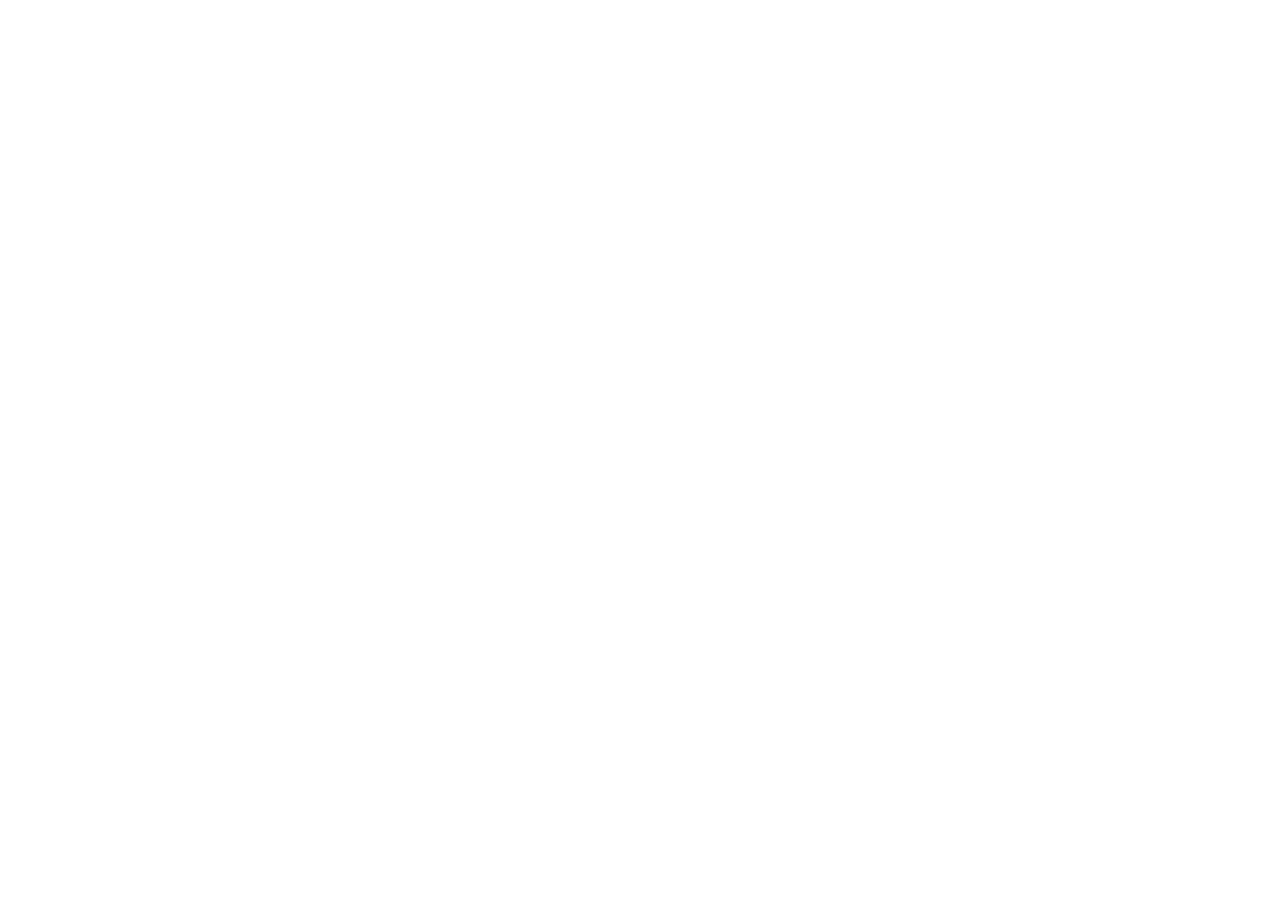
==== index.html @ bc8904b6 "first commit" ====
<!DOCTYPE html>
<html lang="ko">
  <head>
    <meta charset="UTF-8" />
    <meta http-equiv="X-UA-Compatible" content="IE=edge" />
    <meta name="viewport" content="width=device-width, initial-scale=1.0" />
    <title>Sam"s shoes</title>
  </head>
  <body></body>
</html>
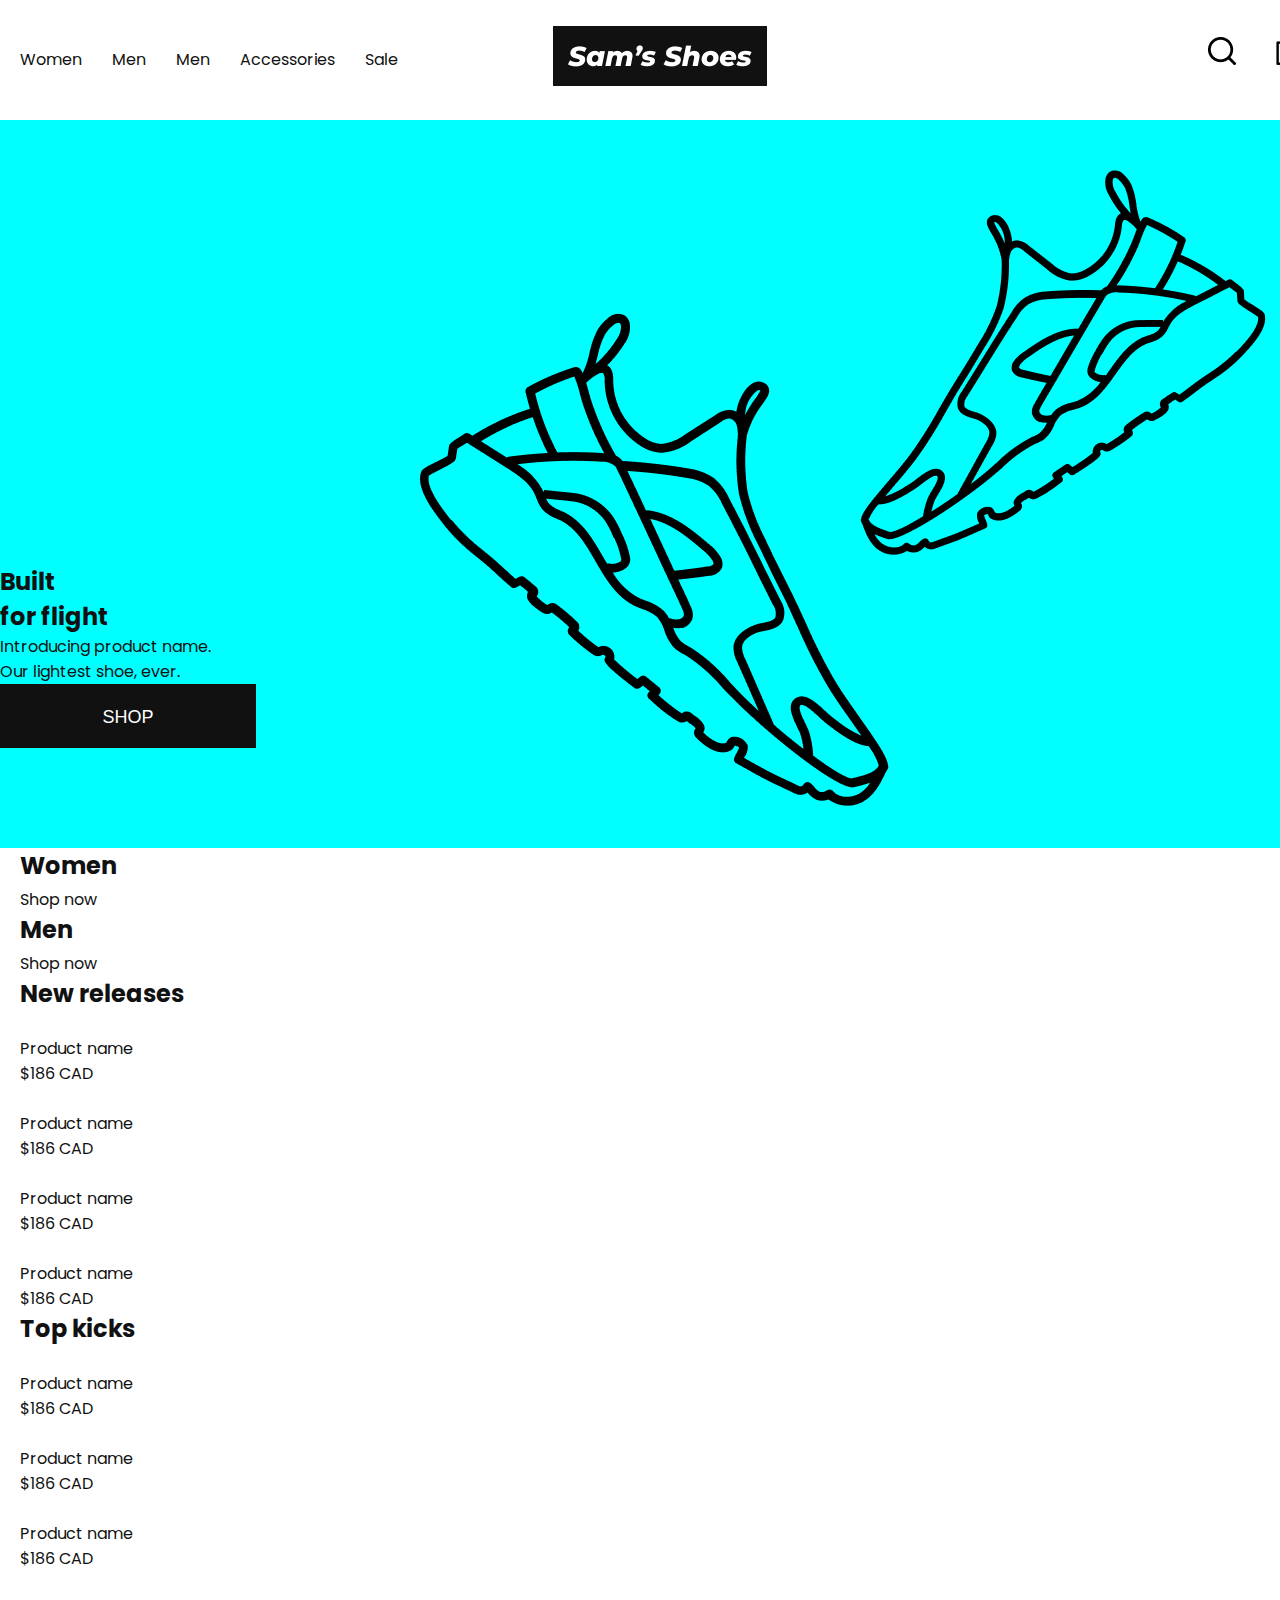
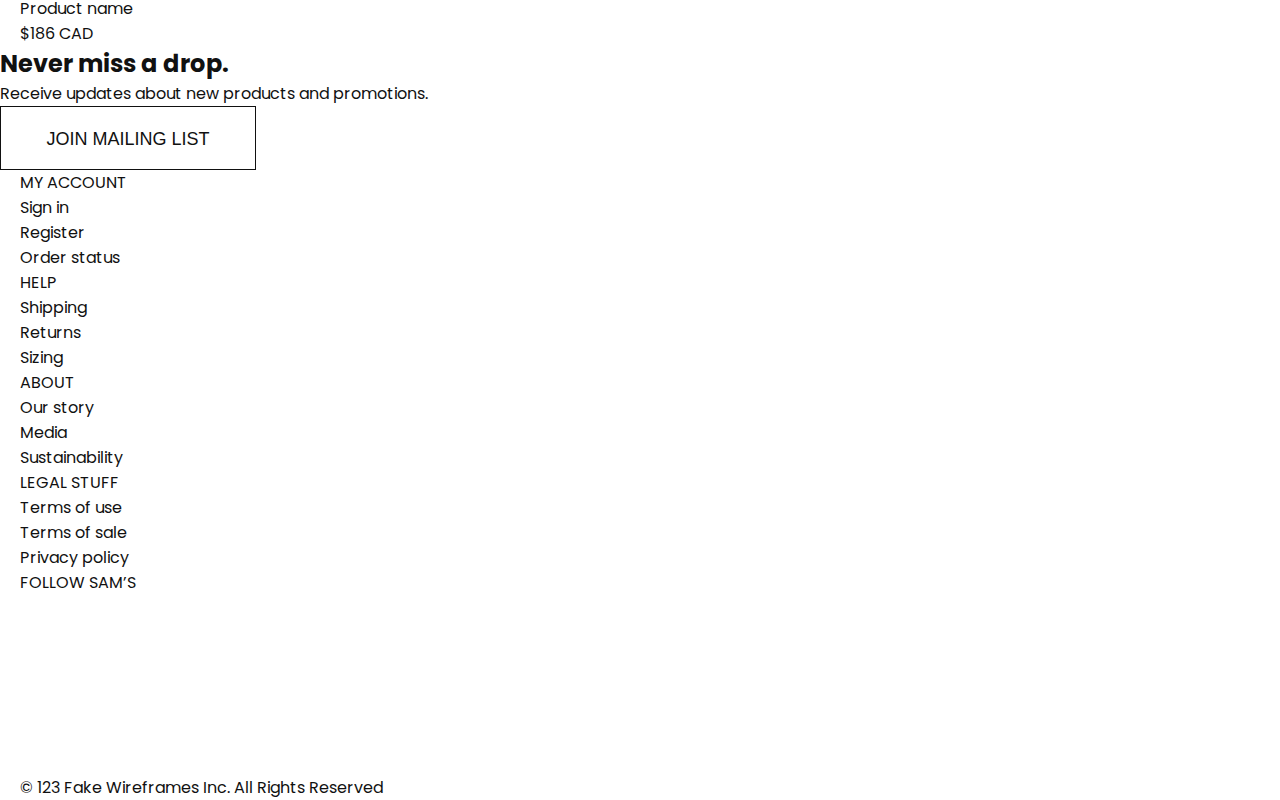
==== commit 32846202: "shoes" ====
--- a/index.html
+++ b/index.html
@@ -3,8 +3,200 @@
   <head>
     <meta charset="UTF-8" />
     <meta http-equiv="X-UA-Compatible" content="IE=edge" />
-    <meta name="viewport" content="width=device-width, initial-scale=1.0" />
-    <title>Sam"s shoes</title>
+    <meta name="viewport" content="width=S, initial-scale=1.0" />
+    <title>Sam's shoes</title>
+    <link rel="stylesheet" href="/css/main.css" />
   </head>
-  <body></body>
+  <body>
+    <div class="container">
+      <div class="header">
+        <div class="inner">
+          <a href="#x" class="logo">
+            <img src="/images/logo.png" alt="" />
+          </a>
+          <ul class="nav">
+            <li><a href="#x">Women</a></li>
+            <li><a href="#x">Men</a></li>
+            <li><a href="#x">Men</a></li>
+            <li><a href="#x">Accessories</a></li>
+            <li><a href="#x">Sale</a></li>
+          </ul>
+          <ul class="top_menu">
+            <li>
+              <a href="#x"><img src="/images/search icon.png" alt="" /></a>
+            </li>
+            <li>
+              <a href="#x"><img src="/images/cart icon.png" alt="" /></a>
+            </li>
+          </ul>
+        </div>
+      </div>
+
+      <div class="hero">
+        <div class="slide">
+          <div class="text_box">
+            <h2>Built<br />for flight</h2>
+            <p>Introducing product name.<br />Our lightest shoe, ever.</p>
+            <button class="btn btn_dark">SHOP</button>
+          </div>
+        </div>
+      </div>
+
+      <div class="banner inner">
+        <ul>
+          <li class="left">
+            <h2>Women</h2>
+            <a href="#x">
+              <span>Shop now</span>
+              <img src="/images/arrow.png" alt="" />
+            </a>
+          </li>
+          <li class="right">
+            <h2>Men</h2>
+            <a href="#x">
+              <span>Shop now</span>
+              <img src="/images/arrow.png" alt="" />
+            </a>
+          </li>
+        </ul>
+      </div>
+
+      <div class="product inner">
+        <h2>New releases</h2>
+        <ul>
+          <li>
+            <img src="" alt="" />
+            <div class="detail">
+              <p class="name">Product name</p>
+              <p class="price">$186 CAD</p>
+            </div>
+          </li>
+          <li>
+            <img src="" alt="" />
+            <div class="detail">
+              <p class="name">Product name</p>
+              <p class="price">$186 CAD</p>
+            </div>
+          </li>
+          <li>
+            <img src="" alt="" />
+            <div class="detail">
+              <p class="name">Product name</p>
+              <p class="price">$186 CAD</p>
+            </div>
+          </li>
+          <li>
+            <img src="" alt="" />
+            <div class="detail">
+              <p class="name">Product name</p>
+              <p class="price">$186 CAD</p>
+            </div>
+          </li>
+        </ul>
+      </div>
+
+      <div class="product inner">
+        <h2>Top kicks</h2>
+        <ul>
+          <li>
+            <img src="" alt="" />
+            <div class="detail">
+              <p class="name">Product name</p>
+              <p class="price">$186 CAD</p>
+            </div>
+          </li>
+          <li>
+            <img src="" alt="" />
+            <div class="detail">
+              <p class="name">Product name</p>
+              <p class="price">$186 CAD</p>
+            </div>
+          </li>
+          <li>
+            <img src="" alt="" />
+            <div class="detail">
+              <p class="name">Product name</p>
+              <p class="price">$186 CAD</p>
+            </div>
+          </li>
+          <li>
+            <img src="" alt="" />
+            <div class="detail">
+              <p class="name">Product name</p>
+              <p class="price">$186 CAD</p>
+            </div>
+          </li>
+        </ul>
+      </div>
+
+      <div class="mailing">
+        <div class="text_box">
+          <h2>Never miss a drop.</h2>
+          <p>Receive updates about new products and promotions.</p>
+          <button class="btn">JOIN MAILING LIST</button>
+        </div>
+      </div>
+
+      <div class="footer">
+        <div class="inner">
+          <div class="menu">
+            <ul class="footer_menu">
+              <li>
+                <a href="#x">MY ACCOUNT</a>
+                <ul>
+                  <li><a href="#x">Sign in</a></li>
+                  <li><a href="#x">Register</a></li>
+                  <li><a href="#x">Order status</a></li>
+                </ul>
+              </li>
+              <li>
+                <a href="#x">HELP</a>
+                <ul>
+                  <li><a href="#x">Shipping</a></li>
+                  <li><a href="#x">Returns</a></li>
+                  <li><a href="#x">Sizing</a></li>
+                </ul>
+              </li>
+              <li>
+                <a href="#x">ABOUT</a>
+                <ul>
+                  <li><a href="#x">Our story</a></li>
+                  <li><a href="#x">Media</a></li>
+                  <li><a href="#x">Sustainability</a></li>
+                </ul>
+              </li>
+              <li>
+                <a href="#x">LEGAL STUFF</a>
+                <ul>
+                  <li><a href="#x">Terms of use</a></li>
+                  <li><a href="#x">Terms of sale</a></li>
+                  <li><a href="#x">Privacy policy</a></li>
+                </ul>
+              </li>
+            </ul>
+            <div class="footer_sns">
+              <p>FOLLOW SAM’S</p>
+              <ul>
+                <li>
+                  <a href="#x"><img src="/images/Facebook.png" alt="" /></a>
+                </li>
+                <li>
+                  <a href="#x"><img src="/images/Instagram.png" alt="" /></a>
+                </li>
+                <li>
+                  <a href="#x"><img src="/images/Twitter.png" alt="" /></a>
+                </li>
+                <li>
+                  <a href="#x"><img src="/images/LinkedIN.png" alt="" /></a>
+                </li>
+              </ul>
+            </div>
+          </div>
+          <div class="copyright">
+            <p>© 123 Fake Wireframes Inc. All Rights Reserved</p>
+          </div>
+        </div>
+      </div>
+    </div>
+  </body>
 </html>
--- a/css/main.css
+++ b/css/main.css
@@ -0,0 +1,109 @@
+/* width : 1320px */
+/* 양쪽 패딩 : 20px */
+/* 실제 컨텐츠 넓이 : 1280px */
+
+@import url("https://fonts.googleapis.com/css2?family=Montserrat:wght@600;800&family=Poppins:wght@400;500;600&display=swap");
+
+* {
+  box-sizing: border-box;
+  margin: 0;
+  padding: 0;
+}
+
+ul {
+  list-style: none;
+}
+
+a {
+  text-decoration: none;
+  color: inherit;
+}
+
+.btn {
+  width: 256px;
+  height: 64px;
+  border: 1px solid #111;
+  background-color: #fff;
+  color: #111;
+  text-align: center;
+  line-height: 64px;
+  font-size: 18px;
+}
+
+.btn_dark {
+  background-color: #111;
+  color: #fff;
+}
+
+body {
+  font-family: "Poppins", sans-serif;
+  /* font-family: 'Montserrat', sans-serif; */
+  font-size: 16px;
+  color: #111;
+}
+
+.container {
+}
+
+.inner {
+  width: 1320px;
+  padding: 0 20px;
+  margin: 0 auto;
+}
+
+.header {
+  height: 120px;
+}
+
+.header .inner {
+  position: relative;
+  display: flex;
+  justify-content: space-between;
+}
+
+.header li a {
+  height: 120px;
+  display: inline-block;
+  line-height: 120px;
+}
+
+.nav {
+  display: flex;
+}
+
+.nav li a {
+  margin-right: 30px;
+}
+
+.top_menu {
+  display: flex;
+}
+
+.top_menu li a {
+  margin-left: 40px;
+}
+
+.logo {
+  position: absolute;
+  top: 50%;
+  left: 50%;
+  transform: translate(-50%, -50%);
+}
+
+/* hero */
+.slide {
+  position: relative;
+  width: 1280px;
+  height: 728px;
+  margin: 0 auto;
+  background-color: aqua;
+  background-image: url("/images/main\ visual_img.png");
+  background-repeat: no-repeat;
+  background-position: center right;
+}
+
+.slide .text_box {
+  position: absolute;
+  bottom: 100px;
+  left: 0;
+}
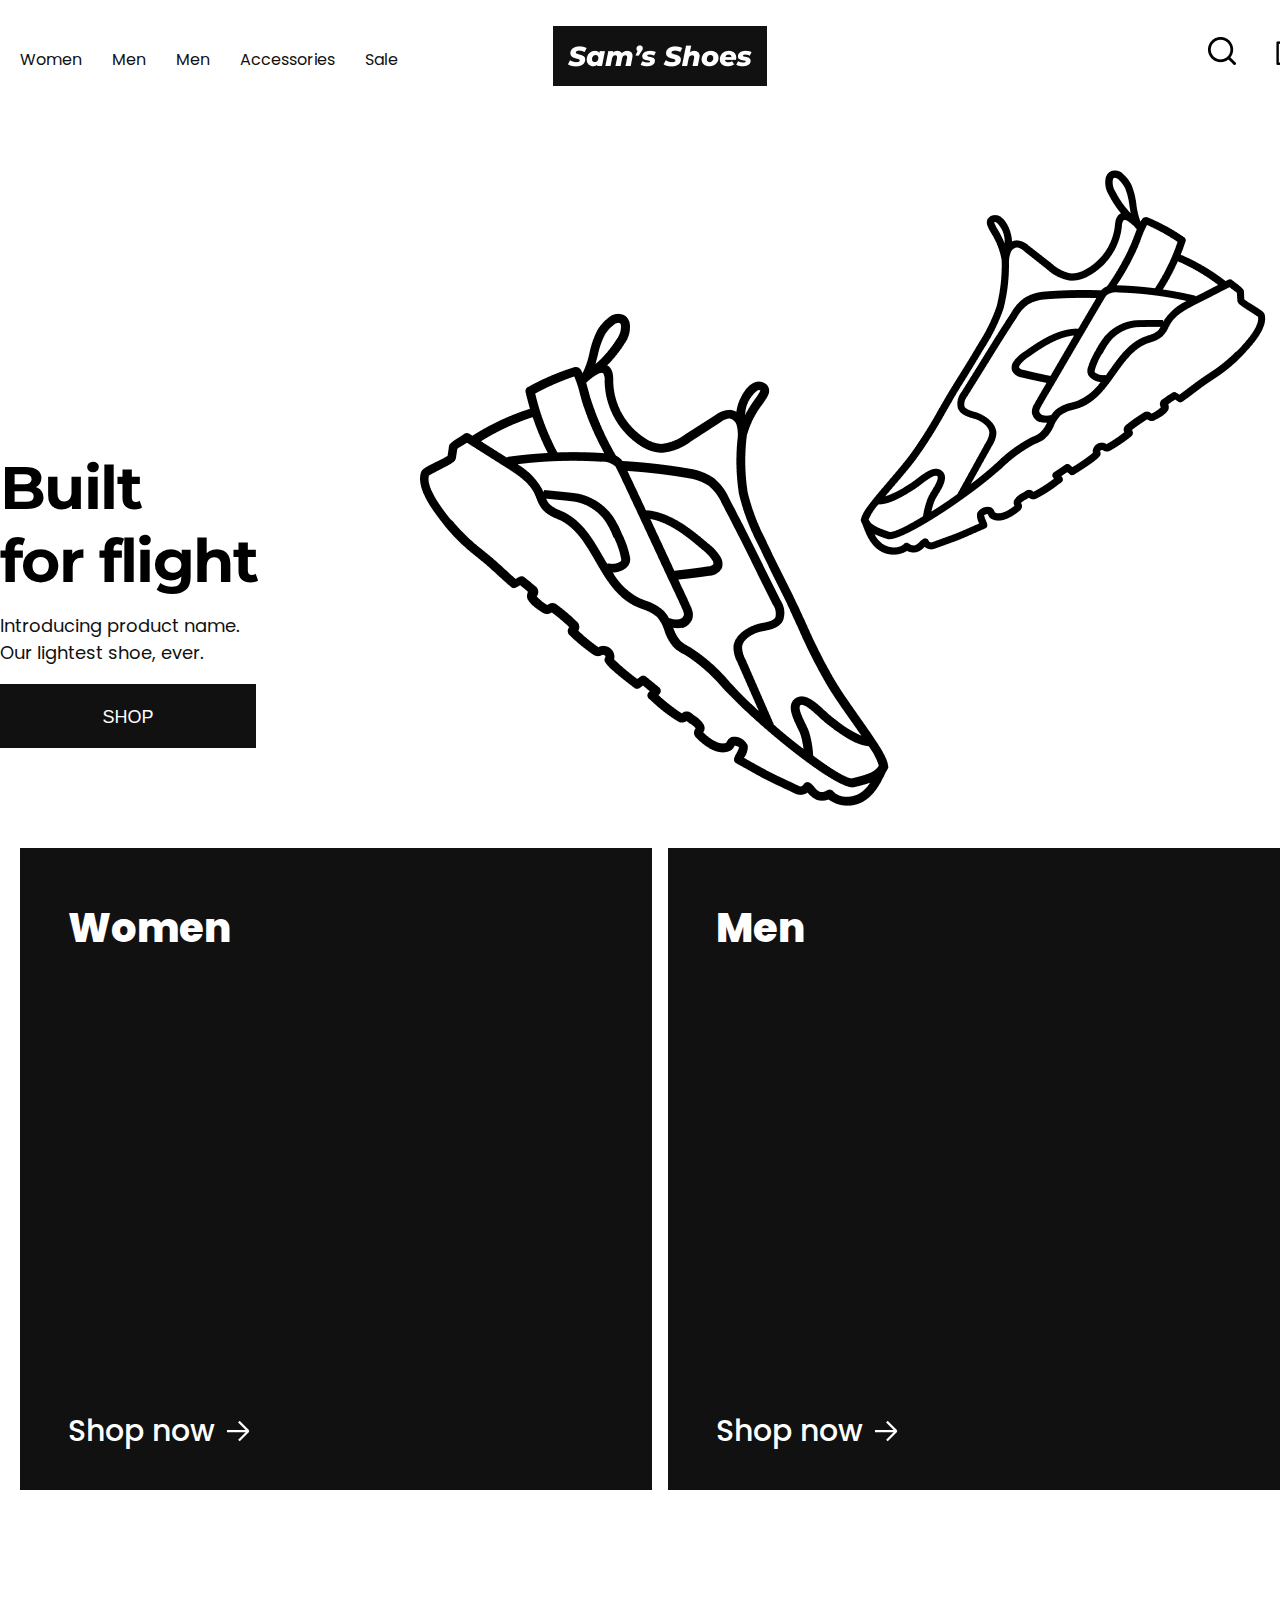
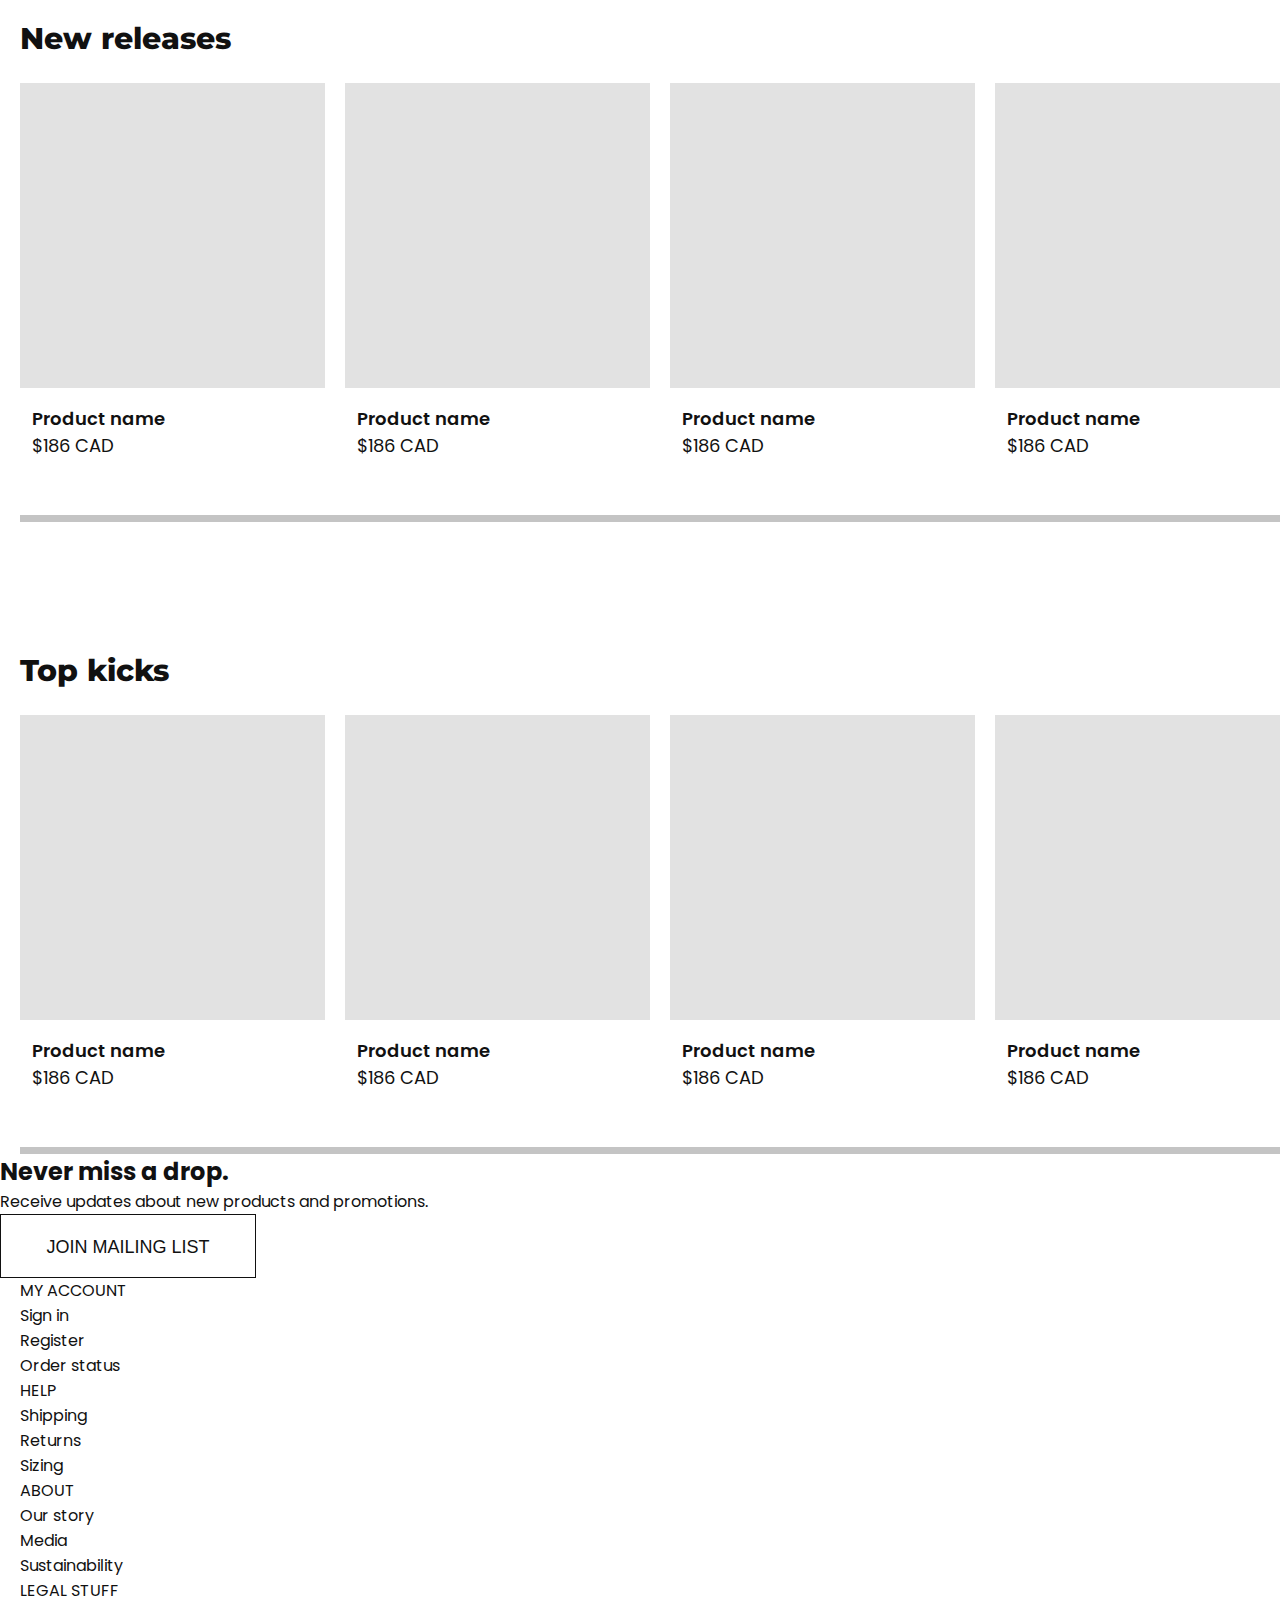
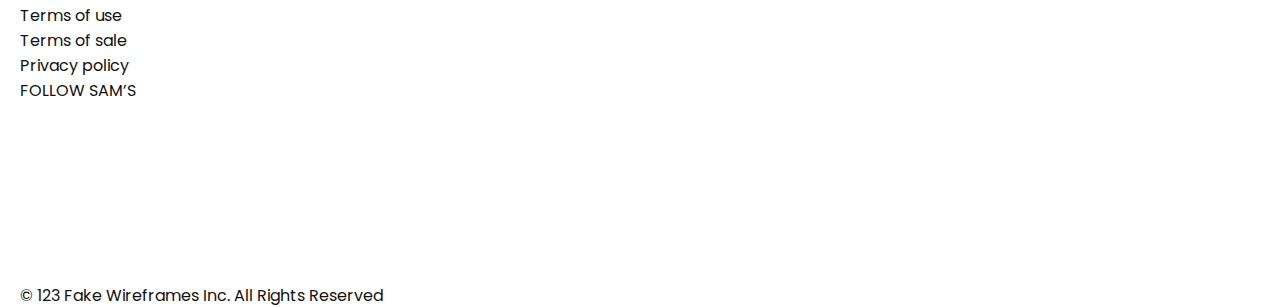
==== commit 2177432e: "shoes" ====
--- a/index.html
+++ b/index.html
@@ -44,14 +44,14 @@
 
       <div class="banner inner">
         <ul>
-          <li class="left">
+          <li>
             <h2>Women</h2>
             <a href="#x">
               <span>Shop now</span>
               <img src="/images/arrow.png" alt="" />
             </a>
           </li>
-          <li class="right">
+          <li>
             <h2>Men</h2>
             <a href="#x">
               <span>Shop now</span>
@@ -65,28 +65,28 @@
         <h2>New releases</h2>
         <ul>
           <li>
-            <img src="" alt="" />
-            <div class="detail">
-              <p class="name">Product name</p>
-              <p class="price">$186 CAD</p>
-            </div>
-          </li>
-          <li>
-            <img src="" alt="" />
-            <div class="detail">
-              <p class="name">Product name</p>
-              <p class="price">$186 CAD</p>
-            </div>
-          </li>
-          <li>
-            <img src="" alt="" />
-            <div class="detail">
-              <p class="name">Product name</p>
-              <p class="price">$186 CAD</p>
-            </div>
-          </li>
-          <li>
-            <img src="" alt="" />
+            <img src="/images/gray_img.png" alt="" />
+            <div class="detail">
+              <p class="name">Product name</p>
+              <p class="price">$186 CAD</p>
+            </div>
+          </li>
+          <li>
+            <img src="/images/gray_img.png" alt="" />
+            <div class="detail">
+              <p class="name">Product name</p>
+              <p class="price">$186 CAD</p>
+            </div>
+          </li>
+          <li>
+            <img src="/images/gray_img.png" alt="" />
+            <div class="detail">
+              <p class="name">Product name</p>
+              <p class="price">$186 CAD</p>
+            </div>
+          </li>
+          <li>
+            <img src="/images/gray_img.png" alt="" />
             <div class="detail">
               <p class="name">Product name</p>
               <p class="price">$186 CAD</p>
@@ -99,28 +99,28 @@
         <h2>Top kicks</h2>
         <ul>
           <li>
-            <img src="" alt="" />
-            <div class="detail">
-              <p class="name">Product name</p>
-              <p class="price">$186 CAD</p>
-            </div>
-          </li>
-          <li>
-            <img src="" alt="" />
-            <div class="detail">
-              <p class="name">Product name</p>
-              <p class="price">$186 CAD</p>
-            </div>
-          </li>
-          <li>
-            <img src="" alt="" />
-            <div class="detail">
-              <p class="name">Product name</p>
-              <p class="price">$186 CAD</p>
-            </div>
-          </li>
-          <li>
-            <img src="" alt="" />
+            <img src="/images/gray_img.png" alt="" />
+            <div class="detail">
+              <p class="name">Product name</p>
+              <p class="price">$186 CAD</p>
+            </div>
+          </li>
+          <li>
+            <img src="/images/gray_img.png" alt="" />
+            <div class="detail">
+              <p class="name">Product name</p>
+              <p class="price">$186 CAD</p>
+            </div>
+          </li>
+          <li>
+            <img src="/images/gray_img.png" alt="" />
+            <div class="detail">
+              <p class="name">Product name</p>
+              <p class="price">$186 CAD</p>
+            </div>
+          </li>
+          <li>
+            <img src="/images/gray_img.png" alt="" />
             <div class="detail">
               <p class="name">Product name</p>
               <p class="price">$186 CAD</p>
--- a/css/main.css
+++ b/css/main.css
@@ -96,7 +96,6 @@
   width: 1280px;
   height: 728px;
   margin: 0 auto;
-  background-color: aqua;
   background-image: url("/images/main\ visual_img.png");
   background-repeat: no-repeat;
   background-position: center right;
@@ -107,3 +106,111 @@
   bottom: 100px;
   left: 0;
 }
+
+.slide .text_box h2 {
+  font-family: "Montserrat", sans-serif;
+  font-size: 60px;
+  color: #000;
+  letter-spacing: -1.6px;
+}
+
+.slide .text_box p {
+  font-size: 18px;
+  margin-top: 15px;
+  margin-bottom: 18px;
+}
+
+/* banner */
+.banner ul {
+  display: flex;
+  justify-content: space-between;
+}
+
+.banner ul li {
+  width: 632px;
+  height: 642px;
+  background-color: #111;
+  color: #fff;
+  position: relative;
+}
+
+.banner li h2 {
+  font-weight: 800;
+  font-size: 40px;
+  position: absolute;
+  top: 50px;
+  left: 48px;
+}
+
+.banner ul li a {
+  display: flex;
+  align-items: center;
+  gap: 12px;
+  font-weight: 500;
+  font-size: 30px;
+  position: absolute;
+  left: 48px;
+  bottom: 36px;
+}
+
+/* product */
+.product {
+  margin-top: 130px;
+}
+
+.product h2 {
+  font-family: "Montserrat", sans-serif;
+  font-weight: 800;
+  font-size: 30px;
+  margin-bottom: 26px;
+}
+
+.product ul {
+  display: flex;
+  justify-content: space-between;
+  position: relative;
+}
+
+.product ul::after {
+  content: "";
+  position: absolute;
+  background-color: #c4c4c4;
+  width: 100%;
+  height: 7px;
+  bottom: 0;
+}
+
+.product ul li {
+  width: 305px;
+  padding-bottom: 63px;
+  position: relative;
+}
+
+.product ul li::after {
+  content: "";
+  position: absolute;
+  width: 0;
+  height: 7px;
+  background-color: #111;
+  bottom: 0;
+  z-index: 1;
+  transition: width 0.3s;
+}
+
+.product ul li:hover::after {
+  width: 100%;
+}
+
+.product .detail {
+  padding-top: 10px;
+  padding-left: 12px;
+}
+
+.product ul li .detail p.name {
+  font-size: 18px;
+  font-weight: 600;
+}
+
+.product ul li .detail p.price {
+  font-size: 18px;
+}
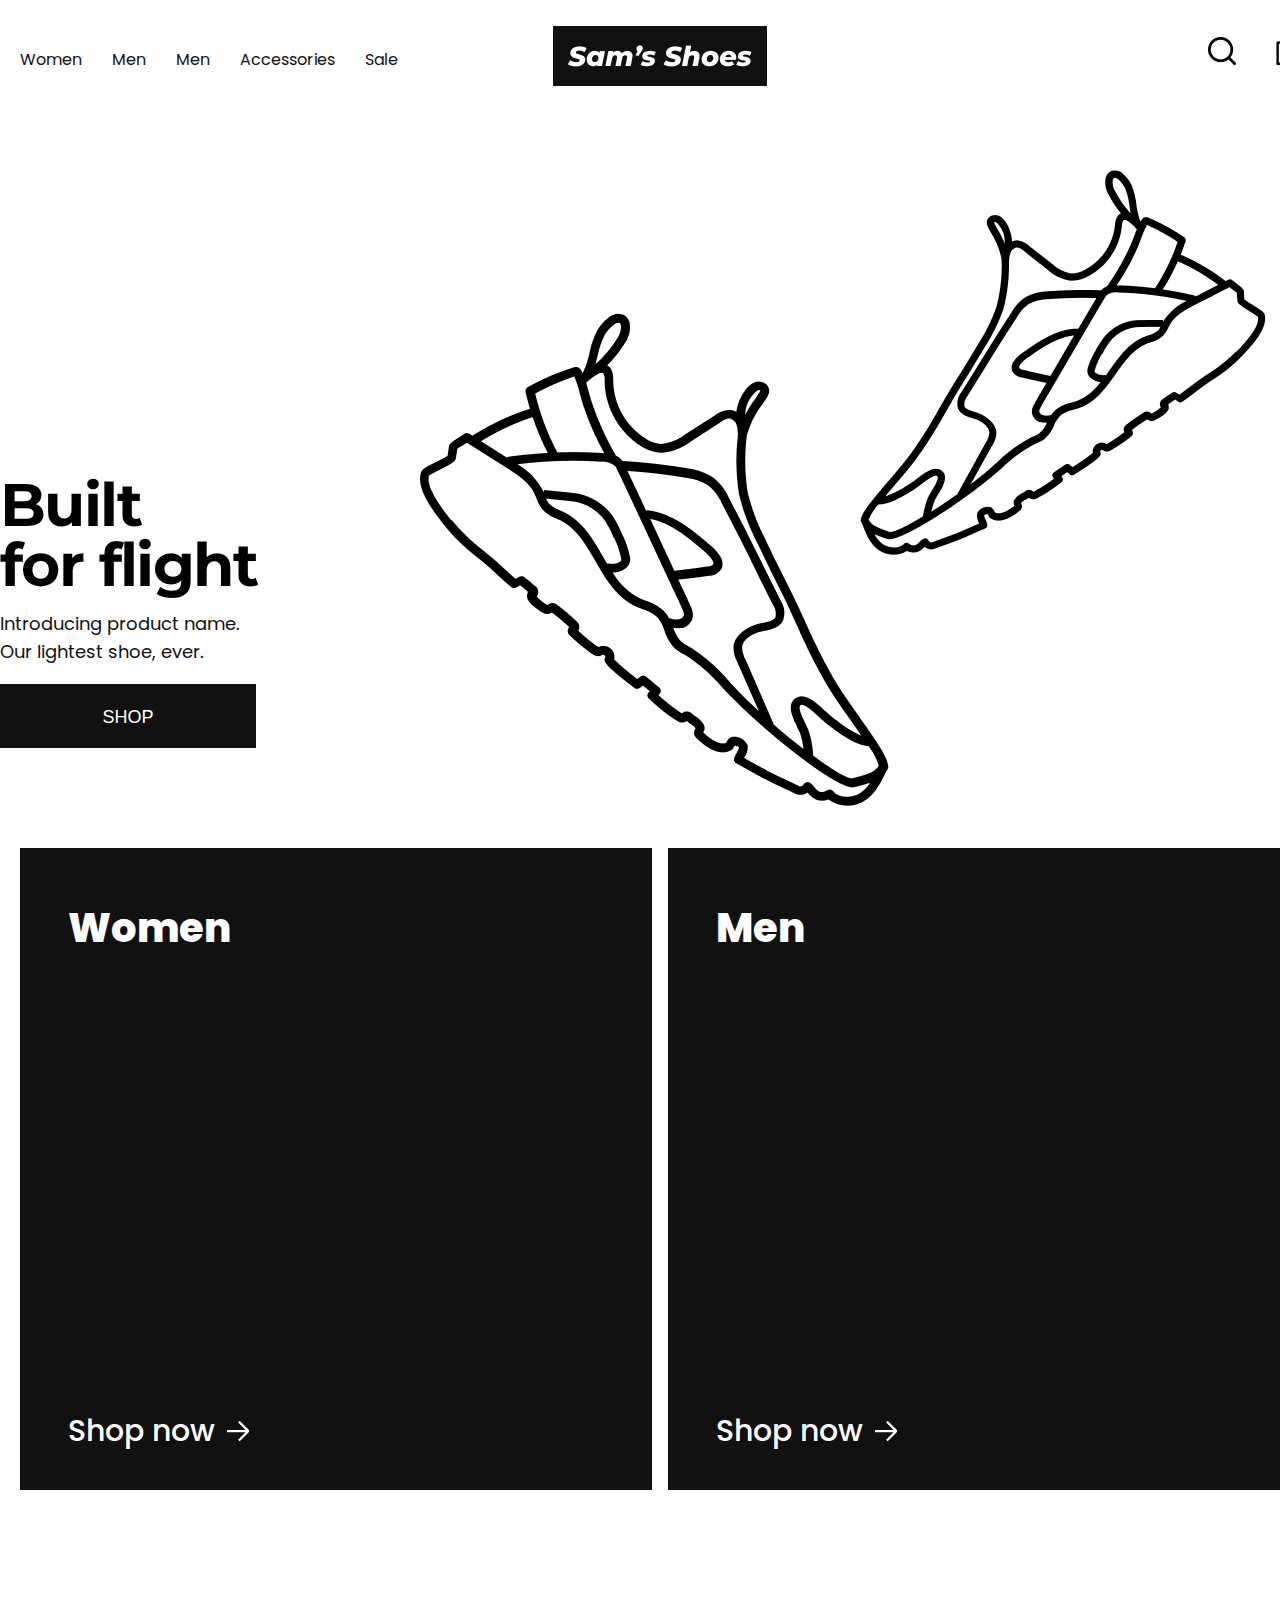
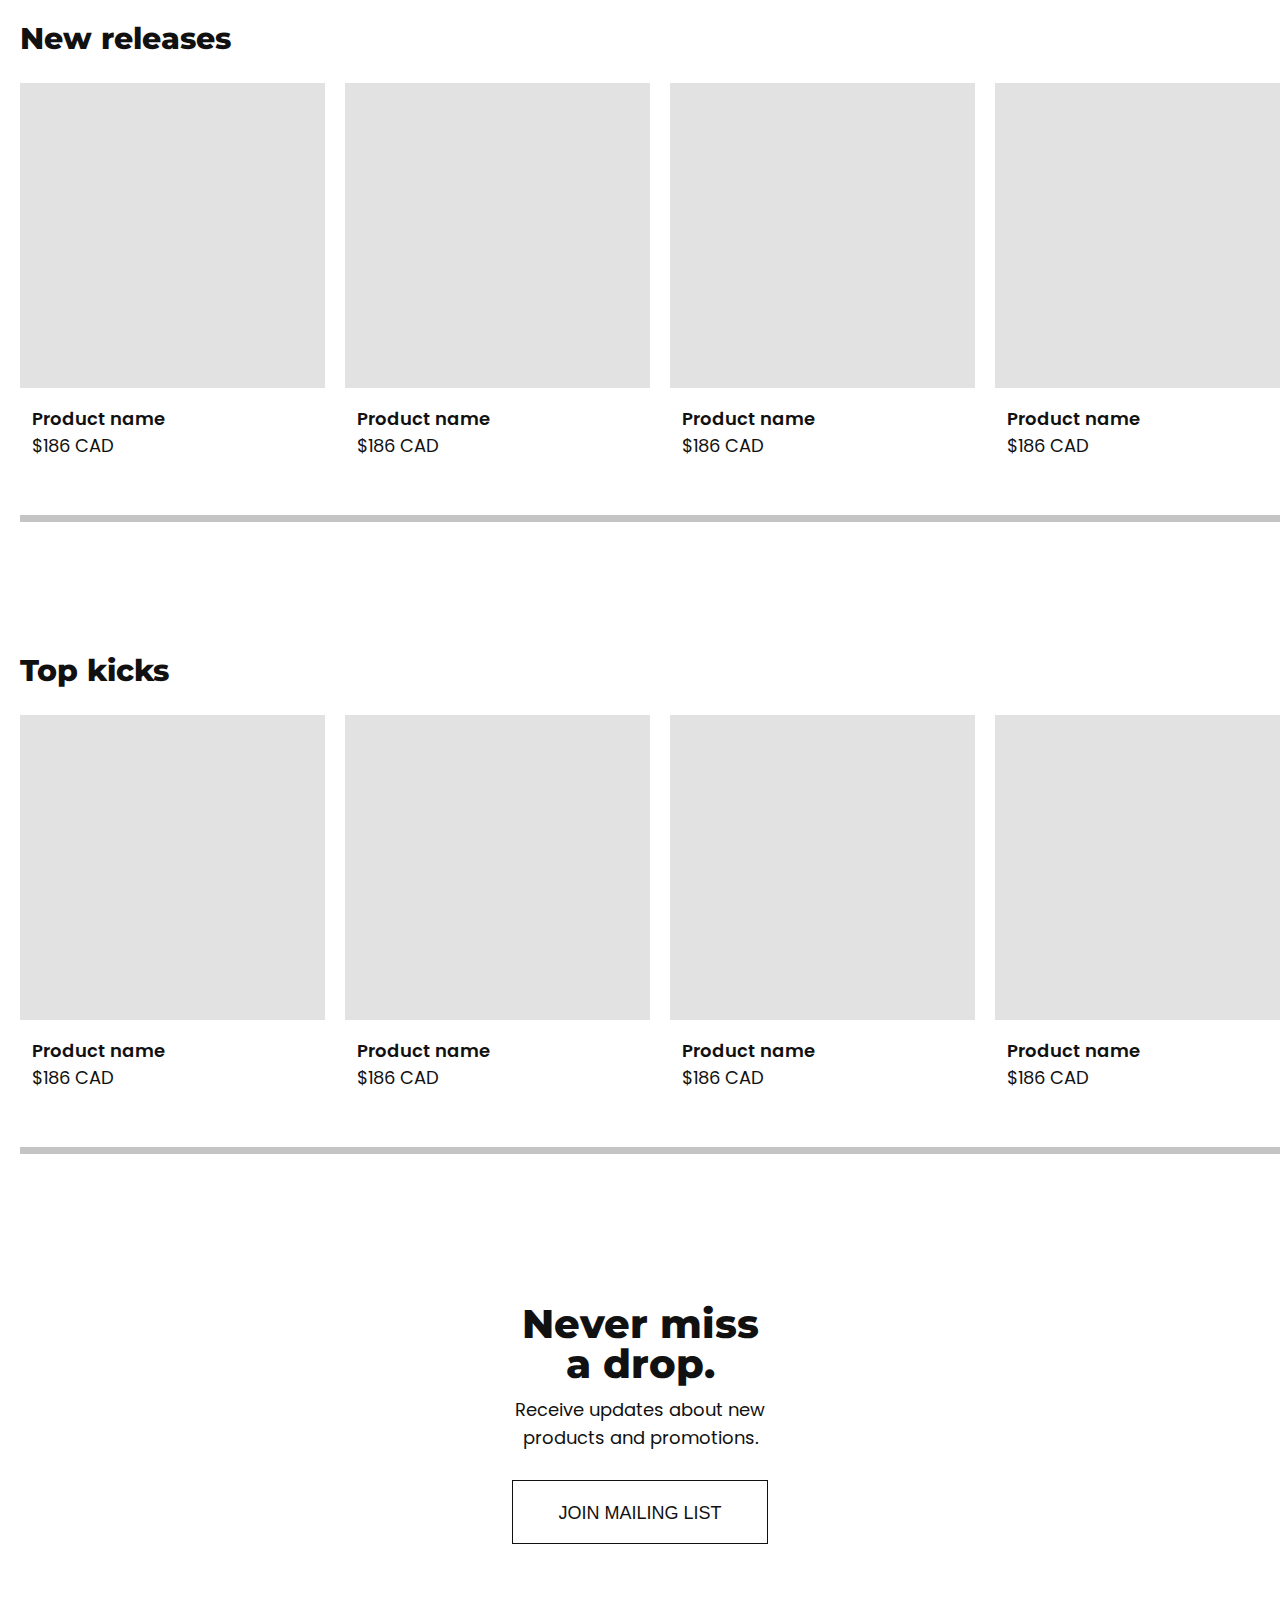
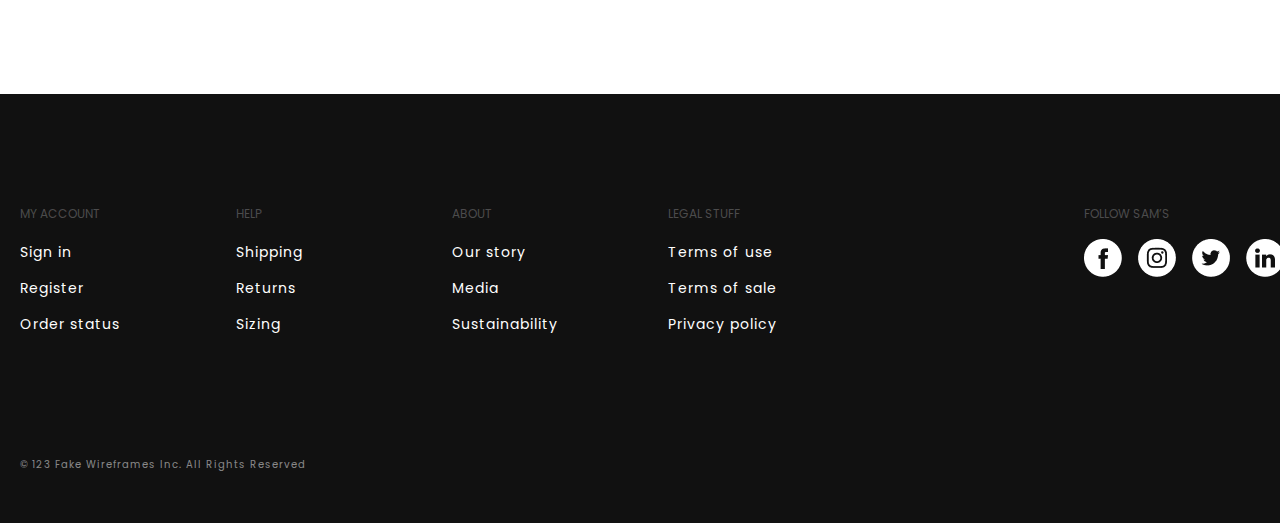
==== commit 1c7cd1a4: "shoes" ====
--- a/index.html
+++ b/index.html
@@ -131,8 +131,8 @@
 
       <div class="mailing">
         <div class="text_box">
-          <h2>Never miss a drop.</h2>
-          <p>Receive updates about new products and promotions.</p>
+          <h2>Never miss<br />a drop.</h2>
+          <p>Receive updates about new<br />products and promotions.</p>
           <button class="btn">JOIN MAILING LIST</button>
         </div>
       </div>
--- a/css/main.css
+++ b/css/main.css
@@ -112,12 +112,14 @@
   font-size: 60px;
   color: #000;
   letter-spacing: -1.6px;
+  line-height: 1;
 }
 
 .slide .text_box p {
   font-size: 18px;
   margin-top: 15px;
   margin-bottom: 18px;
+  line-height: 28px;
 }
 
 /* banner */
@@ -214,3 +216,81 @@
 .product ul li .detail p.price {
   font-size: 18px;
 }
+
+/* mailing */
+.mailing {
+  display: flex;
+  align-items: center;
+  justify-content: center;
+}
+
+.mailing .text_box {
+  margin: 0 auto;
+  padding: 150px;
+  text-align: center;
+}
+
+.mailing .text_box h2 {
+  font-family: "Montserrat", sans-serif;
+  font-weight: 800;
+  font-size: 40px;
+  line-height: 1;
+}
+
+.mailing .text_box p {
+  font-size: 18px;
+  line-height: 28px;
+  margin-top: 12px;
+  margin-bottom: 28px;
+}
+
+/* footer */
+.footer {
+  background-color: #111;
+  color: #fff;
+  padding-top: 106px;
+  padding-bottom: 50px;
+}
+
+.footer .inner .menu {
+  display: flex;
+  justify-content: space-between;
+}
+
+.footer .inner .footer_menu {
+  display: flex;
+}
+
+.footer .inner .footer_menu li {
+  width: 216px;
+}
+
+.footer .inner .footer_menu > li > a,
+.footer .inner .footer_sns p {
+  font-size: 12px;
+  color: rgba(255, 255, 255, 0.25);
+  display: inline-block;
+  margin-bottom: 16px;
+}
+
+.footer .inner .footer_menu ul a {
+  display: inline-block;
+  font-size: 14px;
+  letter-spacing: 1px;
+  margin-bottom: 12px;
+}
+
+.footer .inner .footer_sns ul {
+  display: flex;
+}
+
+.footer .inner .footer_sns ul li {
+  margin-right: 16px;
+}
+
+.footer .inner .copyright {
+  margin-top: 110px;
+  font-size: 10px;
+  letter-spacing: 1px;
+  color: rgba(255, 255, 255, 0.5);
+}
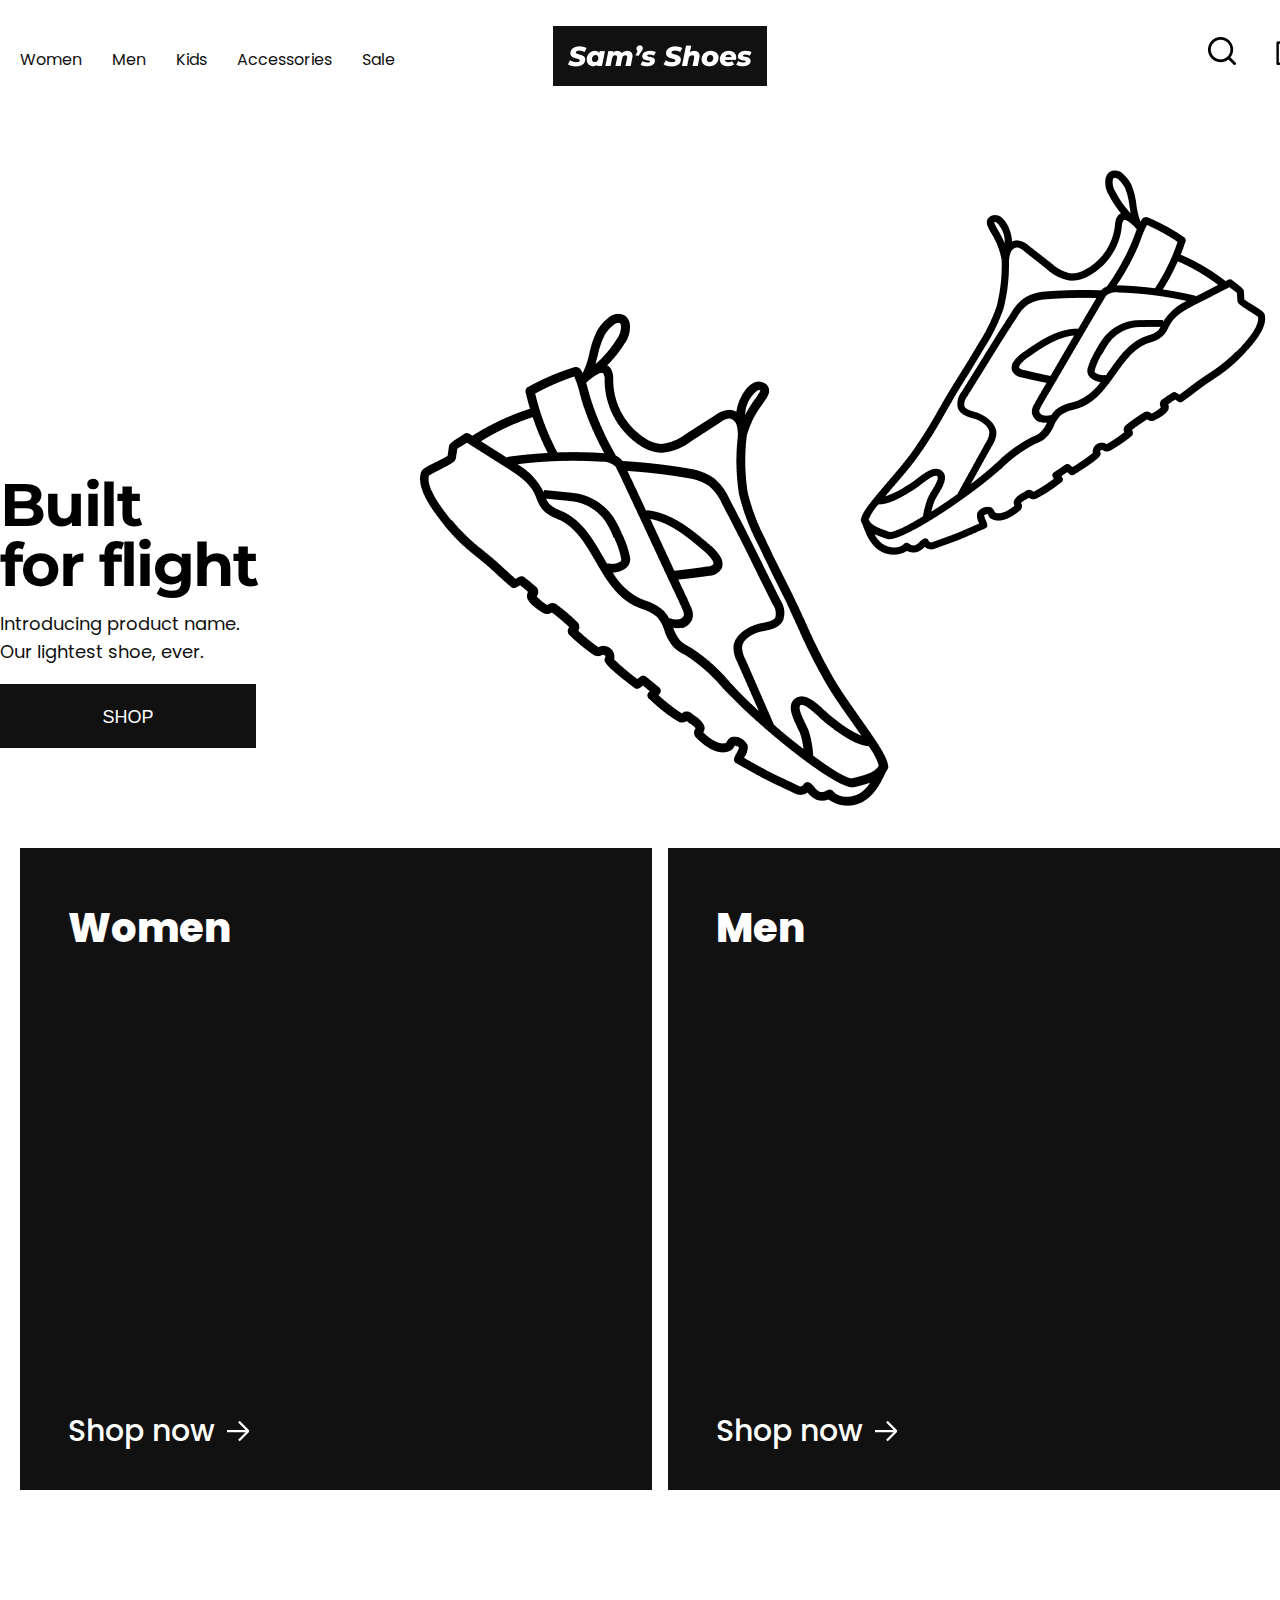
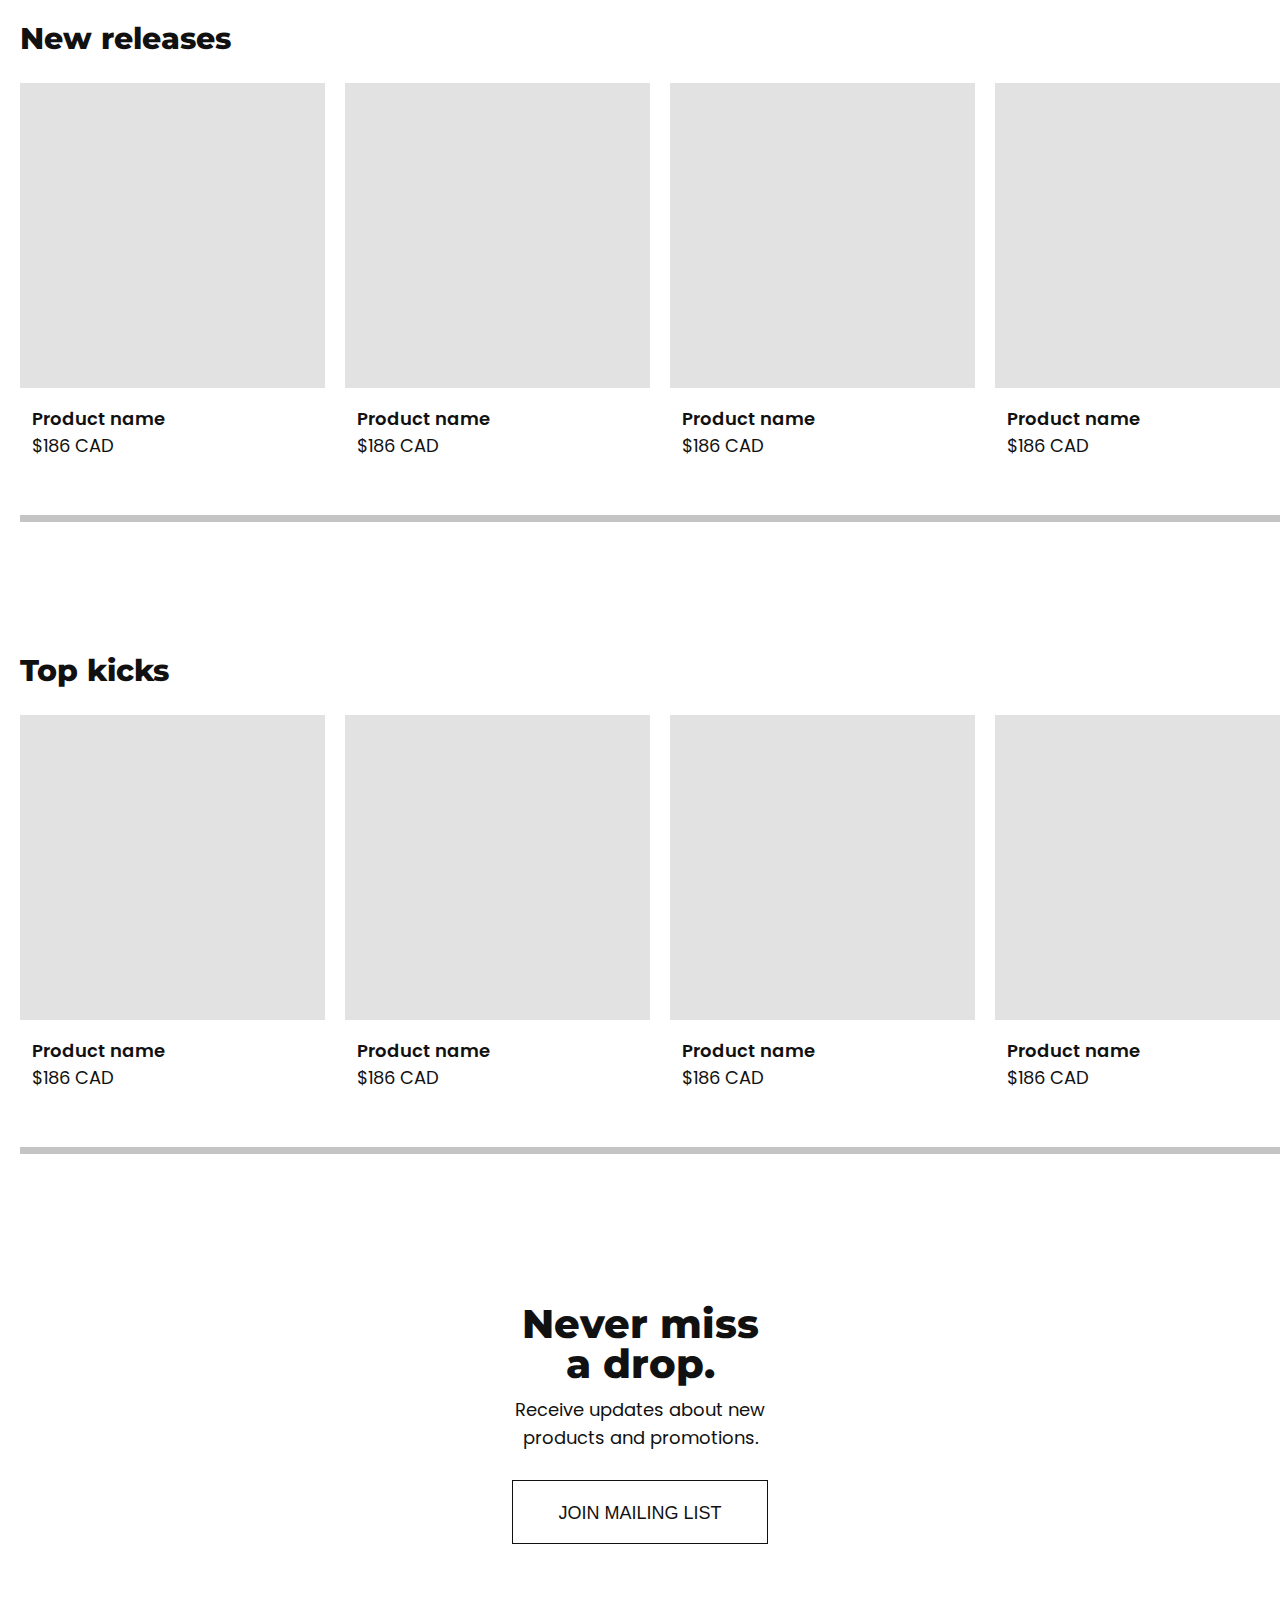
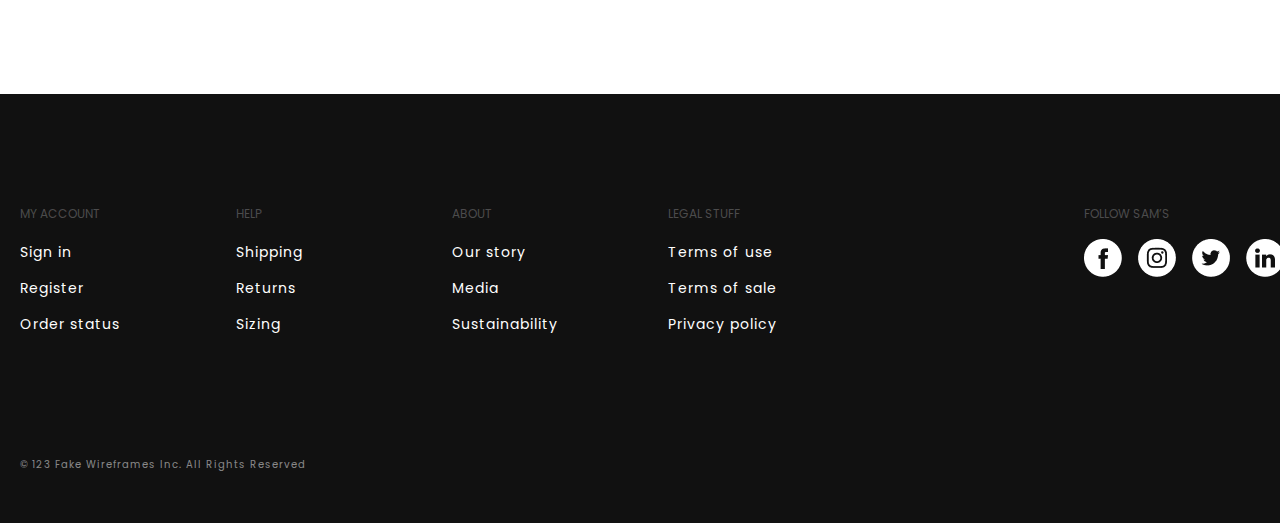
==== commit bcc5c6cf: "shoes" ====
--- a/index.html
+++ b/index.html
@@ -5,28 +5,28 @@
     <meta http-equiv="X-UA-Compatible" content="IE=edge" />
     <meta name="viewport" content="width=S, initial-scale=1.0" />
     <title>Sam's shoes</title>
-    <link rel="stylesheet" href="/css/main.css" />
+    <link rel="stylesheet" href="css/main.css" />
   </head>
   <body>
     <div class="container">
       <div class="header">
         <div class="inner">
           <a href="#x" class="logo">
-            <img src="/images/logo.png" alt="" />
+            <img src="images/logo.png" alt="" />
           </a>
           <ul class="nav">
-            <li><a href="#x">Women</a></li>
-            <li><a href="#x">Men</a></li>
-            <li><a href="#x">Men</a></li>
-            <li><a href="#x">Accessories</a></li>
-            <li><a href="#x">Sale</a></li>
+            <li><a href="pages/sub.html">Women</a></li>
+            <li><a href="pages/sub.html">Men</a></li>
+            <li><a href="pages/sub.html">Kids</a></li>
+            <li><a href="pages/sub.html">Accessories</a></li>
+            <li><a href="pages/sub.html">Sale</a></li>
           </ul>
           <ul class="top_menu">
             <li>
-              <a href="#x"><img src="/images/search icon.png" alt="" /></a>
+              <a href="#x"><img src="images/search icon.png" alt="" /></a>
             </li>
             <li>
-              <a href="#x"><img src="/images/cart icon.png" alt="" /></a>
+              <a href="#x"><img src="images/cart icon.png" alt="" /></a>
             </li>
           </ul>
         </div>
@@ -46,16 +46,16 @@
         <ul>
           <li>
             <h2>Women</h2>
-            <a href="#x">
+            <a href="pages/sub.html">
               <span>Shop now</span>
-              <img src="/images/arrow.png" alt="" />
+              <img src="images/arrow.png" alt="" />
             </a>
           </li>
           <li>
             <h2>Men</h2>
-            <a href="#x">
+            <a href="pages/sub.html">
               <span>Shop now</span>
-              <img src="/images/arrow.png" alt="" />
+              <img src="images/arrow.png" alt="" />
             </a>
           </li>
         </ul>
@@ -65,28 +65,28 @@
         <h2>New releases</h2>
         <ul>
           <li>
-            <img src="/images/gray_img.png" alt="" />
-            <div class="detail">
-              <p class="name">Product name</p>
-              <p class="price">$186 CAD</p>
-            </div>
-          </li>
-          <li>
-            <img src="/images/gray_img.png" alt="" />
-            <div class="detail">
-              <p class="name">Product name</p>
-              <p class="price">$186 CAD</p>
-            </div>
-          </li>
-          <li>
-            <img src="/images/gray_img.png" alt="" />
-            <div class="detail">
-              <p class="name">Product name</p>
-              <p class="price">$186 CAD</p>
-            </div>
-          </li>
-          <li>
-            <img src="/images/gray_img.png" alt="" />
+            <img src="images/gray_img.png" alt="" />
+            <div class="detail">
+              <p class="name">Product name</p>
+              <p class="price">$186 CAD</p>
+            </div>
+          </li>
+          <li>
+            <img src="images/gray_img.png" alt="" />
+            <div class="detail">
+              <p class="name">Product name</p>
+              <p class="price">$186 CAD</p>
+            </div>
+          </li>
+          <li>
+            <img src="images/gray_img.png" alt="" />
+            <div class="detail">
+              <p class="name">Product name</p>
+              <p class="price">$186 CAD</p>
+            </div>
+          </li>
+          <li>
+            <img src="images/gray_img.png" alt="" />
             <div class="detail">
               <p class="name">Product name</p>
               <p class="price">$186 CAD</p>
@@ -99,28 +99,28 @@
         <h2>Top kicks</h2>
         <ul>
           <li>
-            <img src="/images/gray_img.png" alt="" />
-            <div class="detail">
-              <p class="name">Product name</p>
-              <p class="price">$186 CAD</p>
-            </div>
-          </li>
-          <li>
-            <img src="/images/gray_img.png" alt="" />
-            <div class="detail">
-              <p class="name">Product name</p>
-              <p class="price">$186 CAD</p>
-            </div>
-          </li>
-          <li>
-            <img src="/images/gray_img.png" alt="" />
-            <div class="detail">
-              <p class="name">Product name</p>
-              <p class="price">$186 CAD</p>
-            </div>
-          </li>
-          <li>
-            <img src="/images/gray_img.png" alt="" />
+            <img src="images/gray_img.png" alt="" />
+            <div class="detail">
+              <p class="name">Product name</p>
+              <p class="price">$186 CAD</p>
+            </div>
+          </li>
+          <li>
+            <img src="images/gray_img.png" alt="" />
+            <div class="detail">
+              <p class="name">Product name</p>
+              <p class="price">$186 CAD</p>
+            </div>
+          </li>
+          <li>
+            <img src="images/gray_img.png" alt="" />
+            <div class="detail">
+              <p class="name">Product name</p>
+              <p class="price">$186 CAD</p>
+            </div>
+          </li>
+          <li>
+            <img src="images/gray_img.png" alt="" />
             <div class="detail">
               <p class="name">Product name</p>
               <p class="price">$186 CAD</p>
@@ -178,16 +178,16 @@
               <p>FOLLOW SAM’S</p>
               <ul>
                 <li>
-                  <a href="#x"><img src="/images/Facebook.png" alt="" /></a>
-                </li>
-                <li>
-                  <a href="#x"><img src="/images/Instagram.png" alt="" /></a>
-                </li>
-                <li>
-                  <a href="#x"><img src="/images/Twitter.png" alt="" /></a>
-                </li>
-                <li>
-                  <a href="#x"><img src="/images/LinkedIN.png" alt="" /></a>
+                  <a href="#x"><img src="images/Facebook.png" alt="" /></a>
+                </li>
+                <li>
+                  <a href="#x"><img src="images/Instagram.png" alt="" /></a>
+                </li>
+                <li>
+                  <a href="#x"><img src="images/Twitter.png" alt="" /></a>
+                </li>
+                <li>
+                  <a href="#x"><img src="images/LinkedIN.png" alt="" /></a>
                 </li>
               </ul>
             </div>
--- a/css/main.css
+++ b/css/main.css
@@ -96,7 +96,7 @@
   width: 1280px;
   height: 728px;
   margin: 0 auto;
-  background-image: url("/images/main\ visual_img.png");
+  background-image: url("../images/main\ visual_img.png");
   background-repeat: no-repeat;
   background-position: center right;
 }
